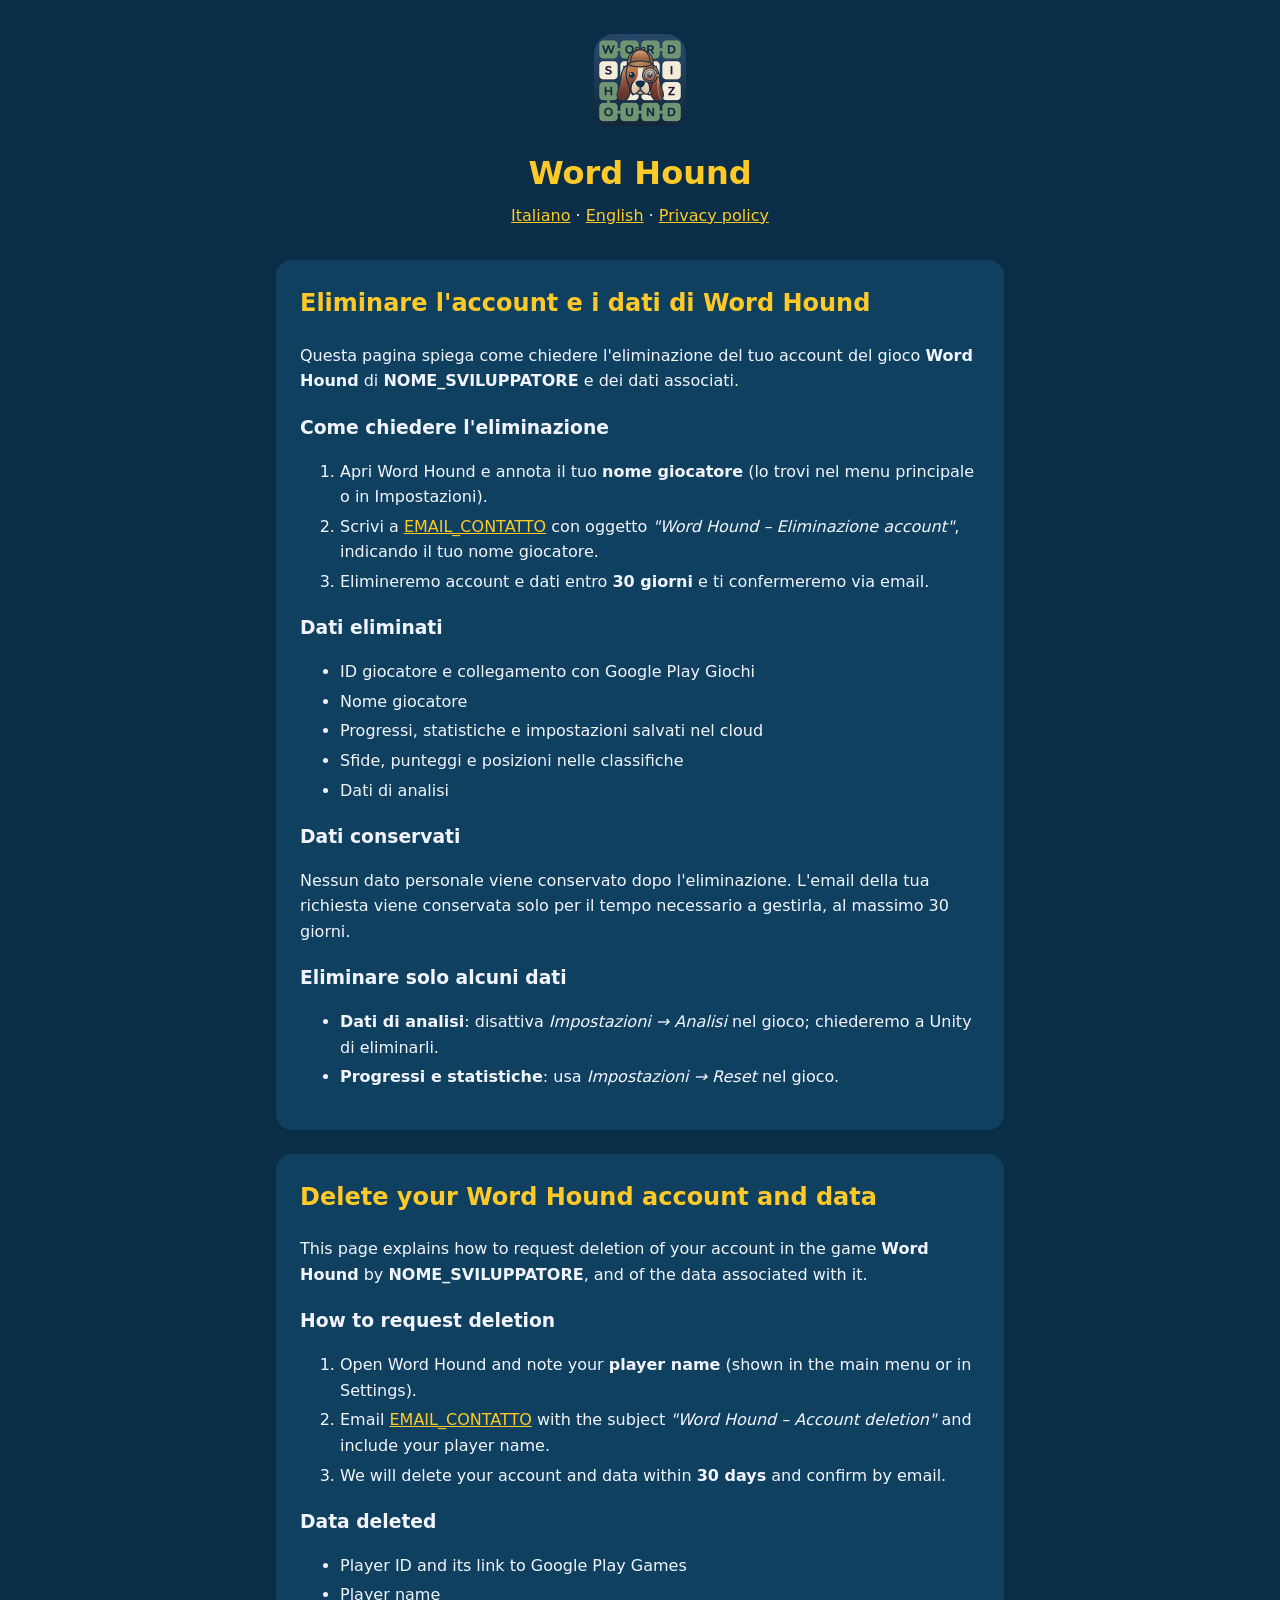
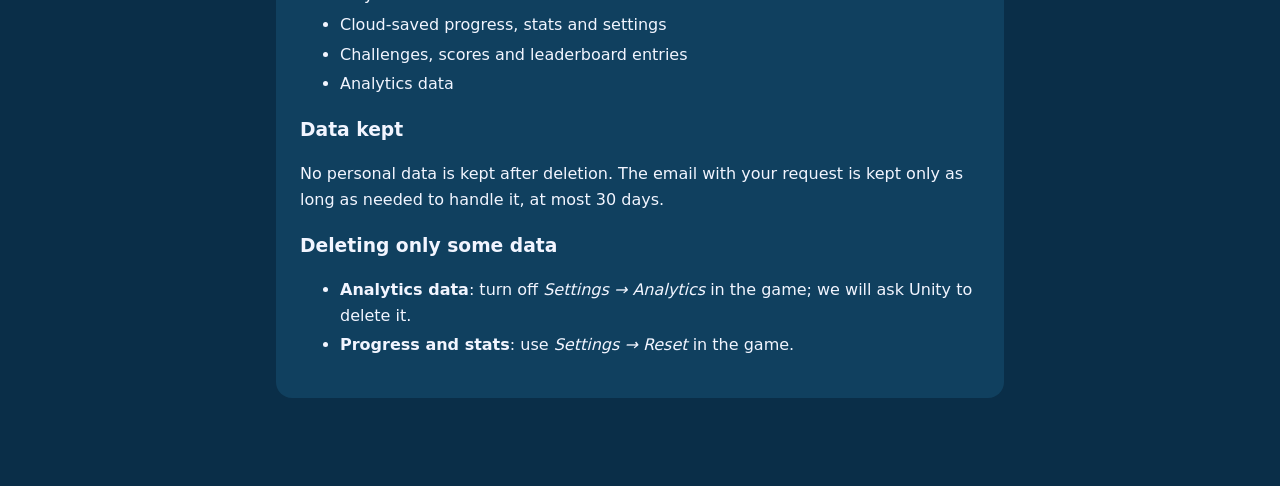
==== delete-account-wh.html @ 8187da21 "Add policy and delete accunt for wh" ====
<!doctype html>
<html lang="it">
<head>
<meta charset="utf-8">
<meta name="viewport" content="width=device-width, initial-scale=1">
<title>Word Hound – Elimina account</title>
<link rel="stylesheet" href="style.css">
</head>
<body>
<main>
<header>
  <img src="icon.png" alt="Word Hound" width="96" height="96">
  <h1>Word Hound</h1>
  <nav><a href="#it">Italiano</a> · <a href="#en">English</a> · <a href="index.html">Privacy policy</a></nav>
</header>

<section id="it">
<h2>Eliminare l'account e i dati di Word Hound</h2>
<p>Questa pagina spiega come chiedere l'eliminazione del tuo account del gioco <strong>Word Hound</strong> di <strong>NOME_SVILUPPATORE</strong> e dei dati associati.</p>

<h3>Come chiedere l'eliminazione</h3>
<ol>
  <li>Apri Word Hound e annota il tuo <strong>nome giocatore</strong> (lo trovi nel menu principale o in Impostazioni).</li>
  <li>Scrivi a <a href="mailto:EMAIL_CONTATTO?subject=Word%20Hound%20-%20Eliminazione%20account">EMAIL_CONTATTO</a> con oggetto <em>"Word Hound – Eliminazione account"</em>, indicando il tuo nome giocatore.</li>
  <li>Elimineremo account e dati entro <strong>30 giorni</strong> e ti confermeremo via email.</li>
</ol>

<h3>Dati eliminati</h3>
<ul>
  <li>ID giocatore e collegamento con Google Play Giochi</li>
  <li>Nome giocatore</li>
  <li>Progressi, statistiche e impostazioni salvati nel cloud</li>
  <li>Sfide, punteggi e posizioni nelle classifiche</li>
  <li>Dati di analisi</li>
</ul>

<h3>Dati conservati</h3>
<p>Nessun dato personale viene conservato dopo l'eliminazione. L'email della tua richiesta viene conservata solo per il tempo necessario a gestirla, al massimo 30 giorni.</p>

<h3>Eliminare solo alcuni dati</h3>
<ul>
  <li><strong>Dati di analisi</strong>: disattiva <em>Impostazioni → Analisi</em> nel gioco; chiederemo a Unity di eliminarli.</li>
  <li><strong>Progressi e statistiche</strong>: usa <em>Impostazioni → Reset</em> nel gioco.</li>
</ul>
</section>

<section id="en">
<h2>Delete your Word Hound account and data</h2>
<p>This page explains how to request deletion of your account in the game <strong>Word Hound</strong> by <strong>NOME_SVILUPPATORE</strong>, and of the data associated with it.</p>

<h3>How to request deletion</h3>
<ol>
  <li>Open Word Hound and note your <strong>player name</strong> (shown in the main menu or in Settings).</li>
  <li>Email <a href="mailto:EMAIL_CONTATTO?subject=Word%20Hound%20-%20Account%20deletion">EMAIL_CONTATTO</a> with the subject <em>"Word Hound – Account deletion"</em> and include your player name.</li>
  <li>We will delete your account and data within <strong>30 days</strong> and confirm by email.</li>
</ol>

<h3>Data deleted</h3>
<ul>
  <li>Player ID and its link to Google Play Games</li>
  <li>Player name</li>
  <li>Cloud-saved progress, stats and settings</li>
  <li>Challenges, scores and leaderboard entries</li>
  <li>Analytics data</li>
</ul>

<h3>Data kept</h3>
<p>No personal data is kept after deletion. The email with your request is kept only as long as needed to handle it, at most 30 days.</p>

<h3>Deleting only some data</h3>
<ul>
  <li><strong>Analytics data</strong>: turn off <em>Settings → Analytics</em> in the game; we will ask Unity to delete it.</li>
  <li><strong>Progress and stats</strong>: use <em>Settings → Reset</em> in the game.</li>
</ul>
</section>
</main>
</body>
</html>
---- style.css ----
:root { --bg: #0a2e48; --card: #10405f; --text: #f2f5ff; --muted: #b9c3f2; --accent: #ffc928; }
* { box-sizing: border-box; }
body { margin: 0; background: var(--bg); color: var(--text); font: 16px/1.6 system-ui, -apple-system, "Segoe UI", Roboto, sans-serif; }
main { max-width: 760px; margin: 0 auto; padding: 32px 16px 64px; }
header { text-align: center; margin-bottom: 32px; }
header img { border-radius: 20px; }
h1 { margin: 12px 0 4px; color: var(--accent); }
h2 { color: var(--accent); margin-top: 0; }
h3 { margin-bottom: 4px; }
section { background: var(--card); border-radius: 16px; padding: 24px; margin-bottom: 24px; }
a { color: var(--accent); }
.muted { color: var(--muted); font-size: 14px; }
li { margin-bottom: 4px; }
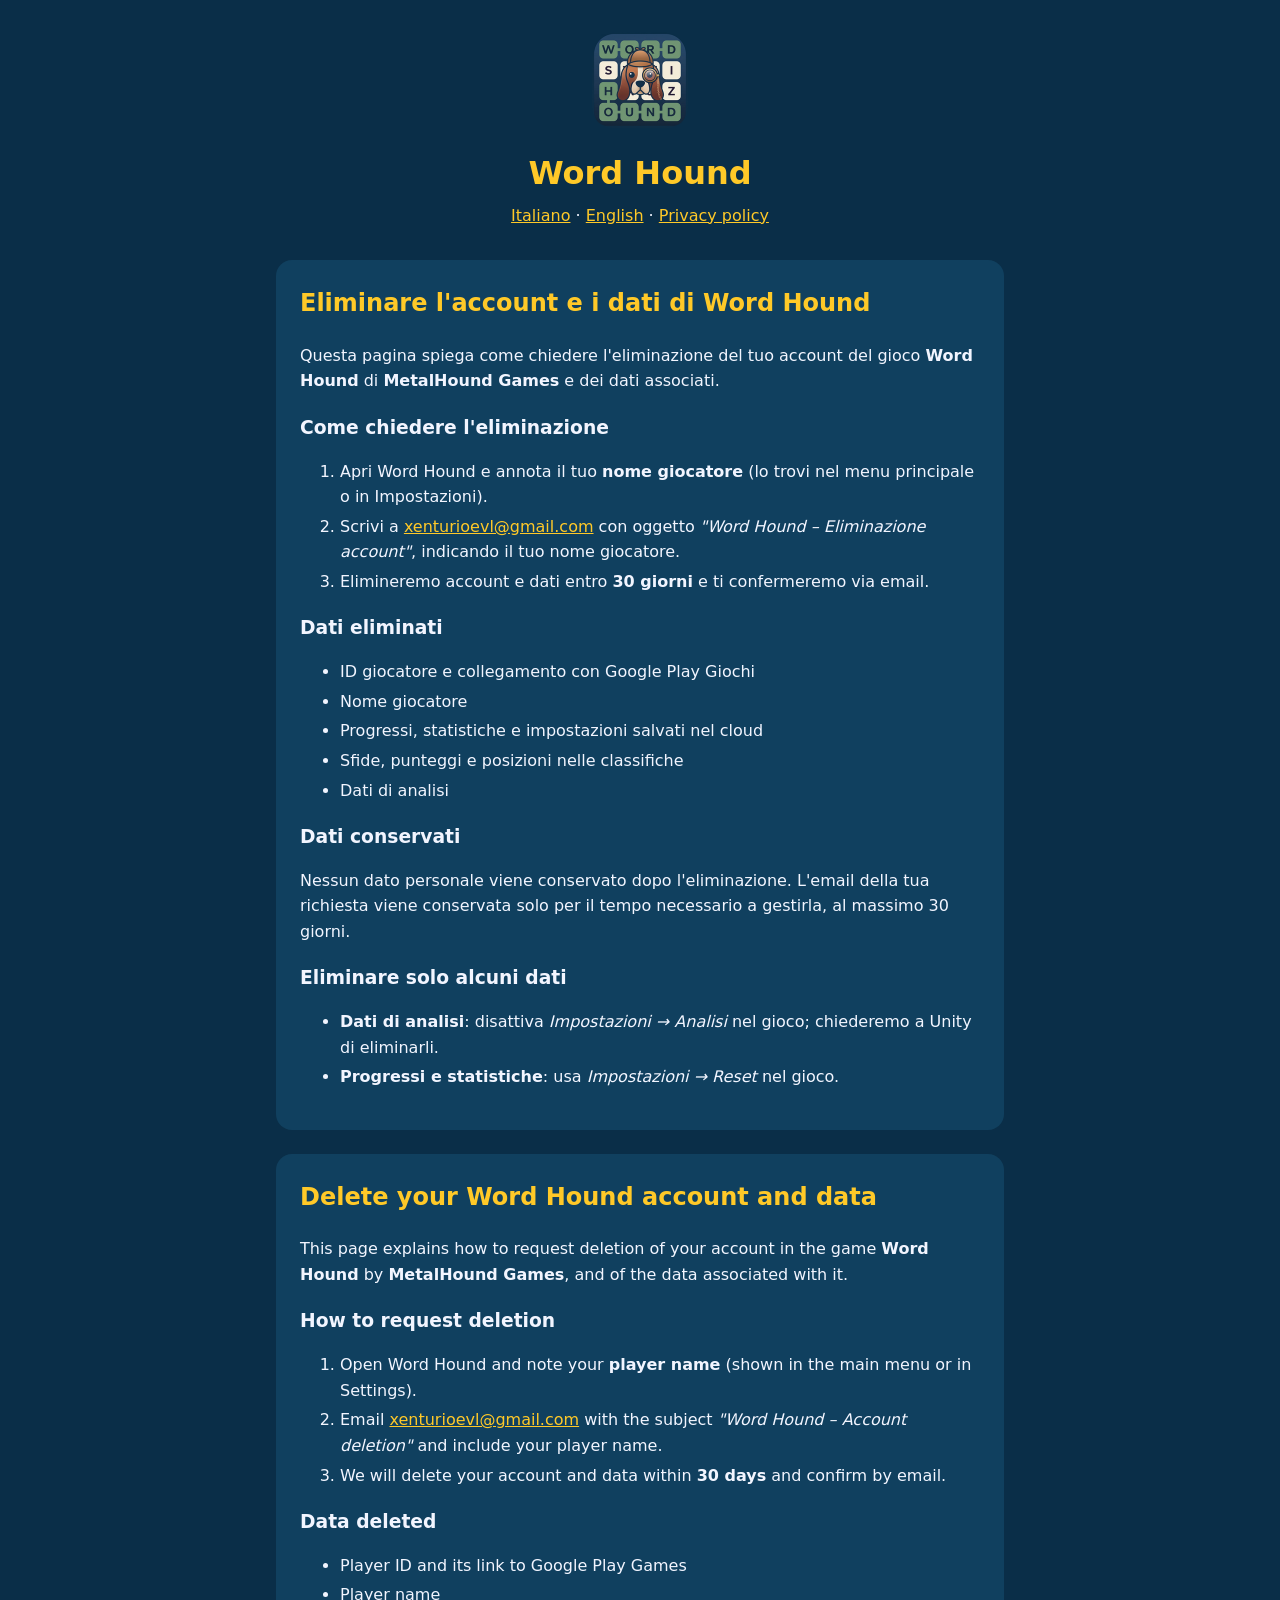
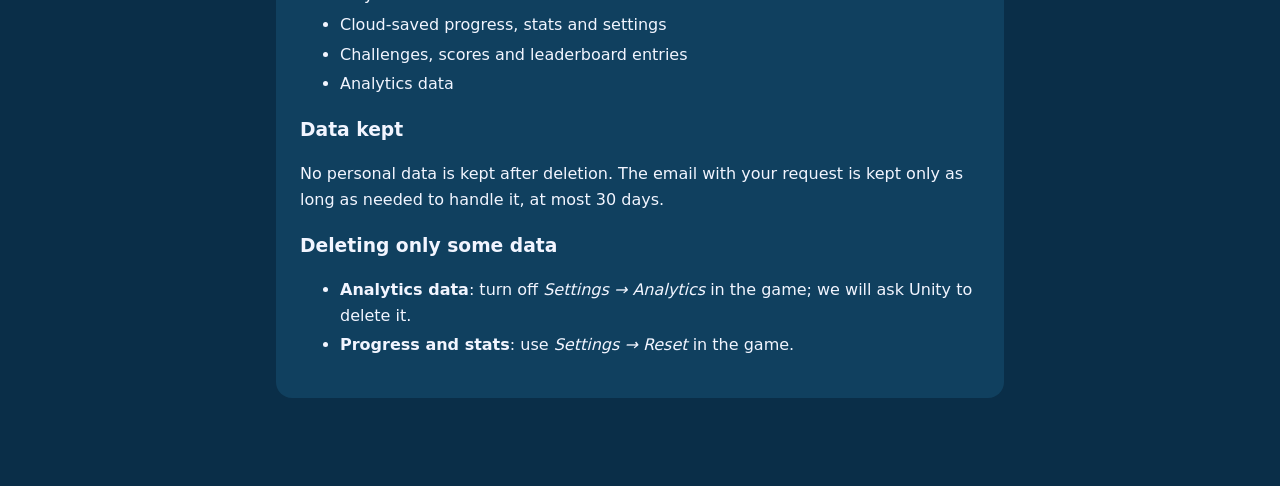
==== commit ca34a1f7: "Fix" ====
--- a/delete-account-wh.html
+++ b/delete-account-wh.html
@@ -4,24 +4,24 @@
 <meta charset="utf-8">
 <meta name="viewport" content="width=device-width, initial-scale=1">
 <title>Word Hound – Elimina account</title>
-<link rel="stylesheet" href="style.css">
+<link rel="stylesheet" href="style-wh.css">
 </head>
 <body>
 <main>
 <header>
-  <img src="icon.png" alt="Word Hound" width="96" height="96">
+  <img src="icon-wh.png" alt="Word Hound" width="96" height="96">
   <h1>Word Hound</h1>
-  <nav><a href="#it">Italiano</a> · <a href="#en">English</a> · <a href="index.html">Privacy policy</a></nav>
+  <nav><a href="#it">Italiano</a> · <a href="#en">English</a> · <a href="policy-wh.html">Privacy policy</a></nav>
 </header>
 
 <section id="it">
 <h2>Eliminare l'account e i dati di Word Hound</h2>
-<p>Questa pagina spiega come chiedere l'eliminazione del tuo account del gioco <strong>Word Hound</strong> di <strong>NOME_SVILUPPATORE</strong> e dei dati associati.</p>
+<p>Questa pagina spiega come chiedere l'eliminazione del tuo account del gioco <strong>Word Hound</strong> di <strong>MetalHound Games</strong> e dei dati associati.</p>
 
 <h3>Come chiedere l'eliminazione</h3>
 <ol>
   <li>Apri Word Hound e annota il tuo <strong>nome giocatore</strong> (lo trovi nel menu principale o in Impostazioni).</li>
-  <li>Scrivi a <a href="mailto:EMAIL_CONTATTO?subject=Word%20Hound%20-%20Eliminazione%20account">EMAIL_CONTATTO</a> con oggetto <em>"Word Hound – Eliminazione account"</em>, indicando il tuo nome giocatore.</li>
+  <li>Scrivi a <a href="mailto:xenturioevl@gmail.com?subject=Word%20Hound%20-%20Eliminazione%20account">xenturioevl@gmail.com</a> con oggetto <em>"Word Hound – Eliminazione account"</em>, indicando il tuo nome giocatore.</li>
   <li>Elimineremo account e dati entro <strong>30 giorni</strong> e ti confermeremo via email.</li>
 </ol>
 
@@ -46,12 +46,12 @@
 
 <section id="en">
 <h2>Delete your Word Hound account and data</h2>
-<p>This page explains how to request deletion of your account in the game <strong>Word Hound</strong> by <strong>NOME_SVILUPPATORE</strong>, and of the data associated with it.</p>
+<p>This page explains how to request deletion of your account in the game <strong>Word Hound</strong> by <strong>MetalHound Games</strong>, and of the data associated with it.</p>
 
 <h3>How to request deletion</h3>
 <ol>
   <li>Open Word Hound and note your <strong>player name</strong> (shown in the main menu or in Settings).</li>
-  <li>Email <a href="mailto:EMAIL_CONTATTO?subject=Word%20Hound%20-%20Account%20deletion">EMAIL_CONTATTO</a> with the subject <em>"Word Hound – Account deletion"</em> and include your player name.</li>
+  <li>Email <a href="mailto:xenturioevl@gmail.com?subject=Word%20Hound%20-%20Account%20deletion">xenturioevl@gmail.com</a> with the subject <em>"Word Hound – Account deletion"</em> and include your player name.</li>
   <li>We will delete your account and data within <strong>30 days</strong> and confirm by email.</li>
 </ol>
 
--- a/style-wh.css
+++ b/style-wh.css
@@ -0,0 +1,13 @@
+:root { --bg: #0a2e48; --card: #10405f; --text: #f2f5ff; --muted: #b9c3f2; --accent: #ffc928; }
+* { box-sizing: border-box; }
+body { margin: 0; background: var(--bg); color: var(--text); font: 16px/1.6 system-ui, -apple-system, "Segoe UI", Roboto, sans-serif; }
+main { max-width: 760px; margin: 0 auto; padding: 32px 16px 64px; }
+header { text-align: center; margin-bottom: 32px; }
+header img { border-radius: 20px; }
+h1 { margin: 12px 0 4px; color: var(--accent); }
+h2 { color: var(--accent); margin-top: 0; }
+h3 { margin-bottom: 4px; }
+section { background: var(--card); border-radius: 16px; padding: 24px; margin-bottom: 24px; }
+a { color: var(--accent); }
+.muted { color: var(--muted); font-size: 14px; }
+li { margin-bottom: 4px; }
